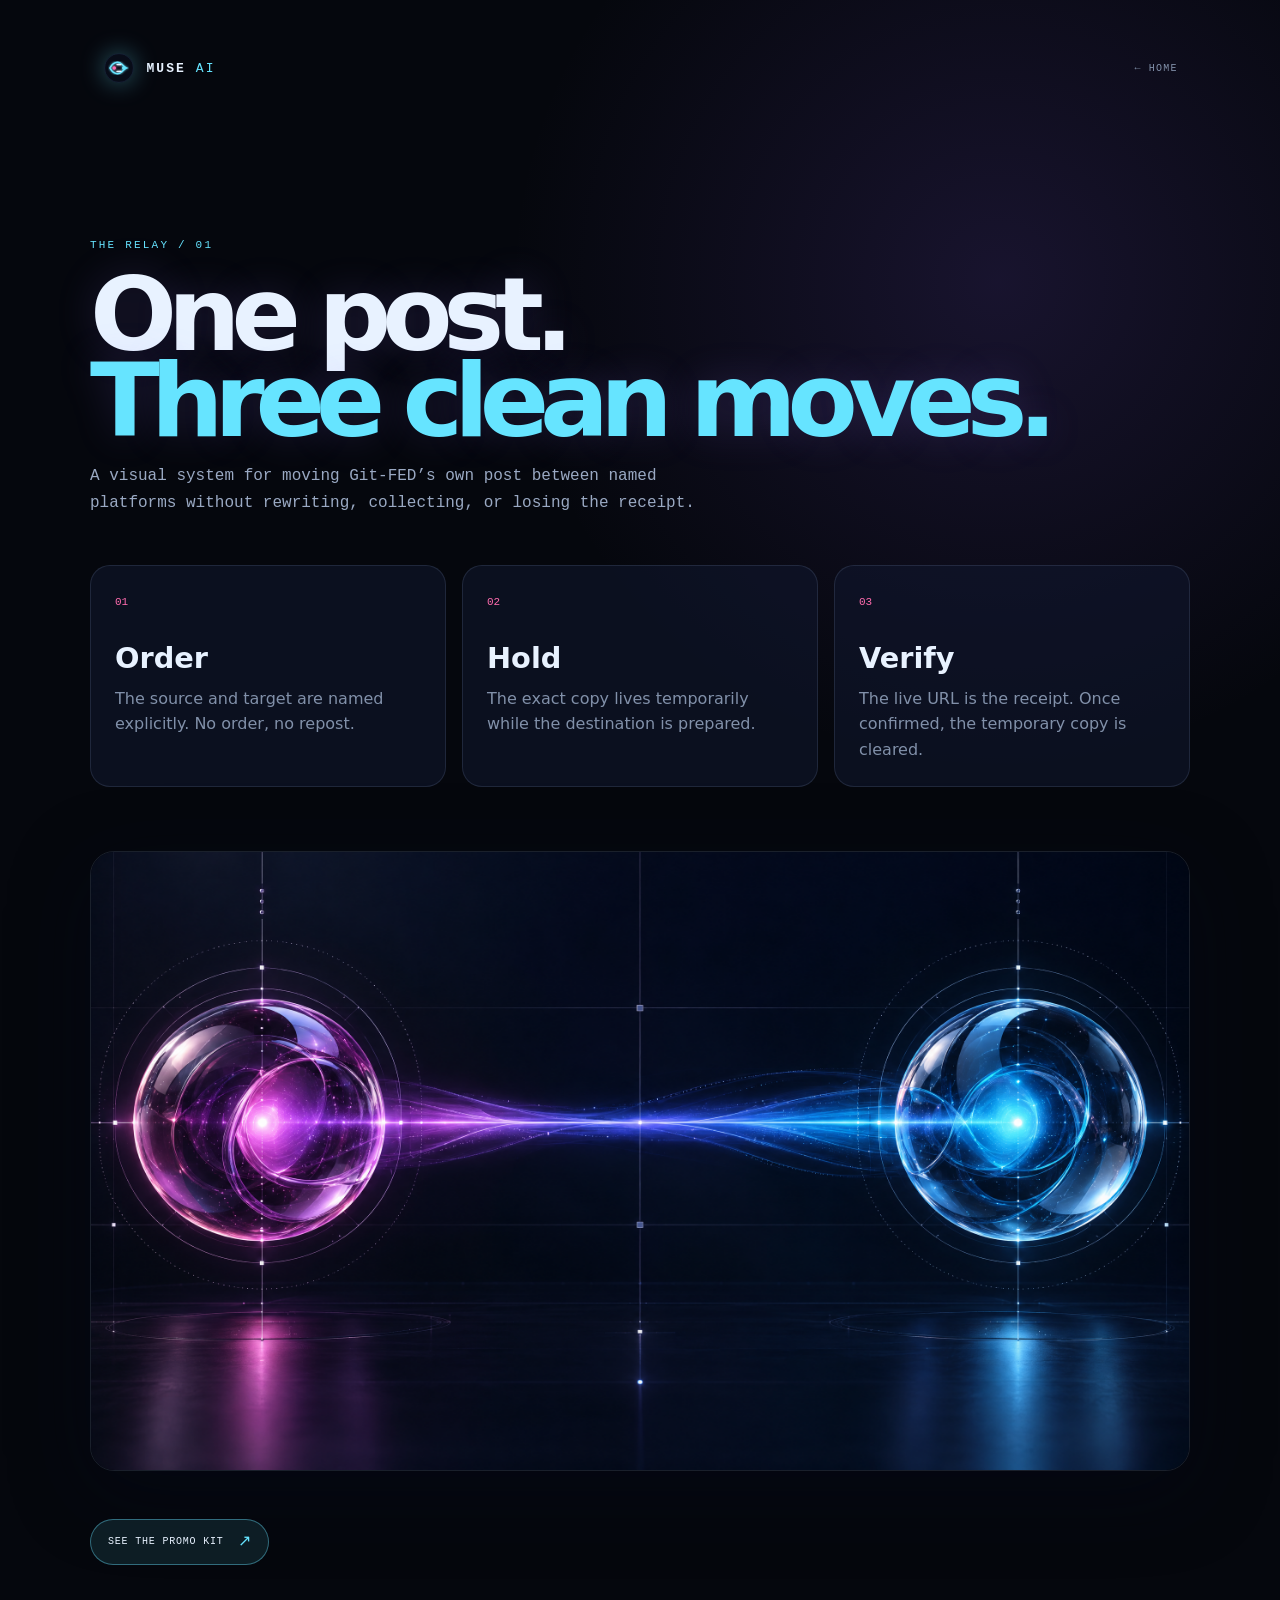
==== pages/how-it-works.html @ 7d01f759 "Add files via upload" ====
<!doctype html><html lang="en"><head><meta charset="utf-8"><meta name="viewport" content="width=device-width,initial-scale=1"><meta name="theme-color" content="#05070d"><title>How It Works — Muse AI Repost</title><link rel="icon" href="../assets/favicon.svg"><link rel="stylesheet" href="../styles.css"><link rel="stylesheet" href="../pages/site-pages.css"></head><body class="inner-page"><nav class="inner-nav"><a class="brand" href="../index.html"><img src="../assets/logo-mark.svg" alt=""> <span>MUSE <b>AI</b></span></a><a class="back-link" href="../index.html">← Home</a></nav><main class="page-wrap"><div class="page-kicker">THE RELAY / 01</div><h1>One post.<br><em>Three clean moves.</em></h1><p class="lead">A visual system for moving Git-FED’s own post between named platforms without rewriting, collecting, or losing the receipt.</p><div class="steps"><article><span>01</span><h2>Order</h2><p>The source and target are named explicitly. No order, no repost.</p></article><article><span>02</span><h2>Hold</h2><p>The exact copy lives temporarily while the destination is prepared.</p></article><article><span>03</span><h2>Verify</h2><p>The live URL is the receipt. Once confirmed, the temporary copy is cleared.</p></article></div><img class="wide-art" src="../assets/banner-source-target.png" alt="Two luminous relay nodes connected by a signal beam"><a class="button button-primary" href="promo-kit.html">See the promo kit <span>↗</span></a></main></body></html>
---- styles.css ----
:root{--ink:#05070d;--paper:#e8f2ff;--muted:#8190a9;--cyan:#66e4ff;--violet:#9c7bff;--pink:#ff6cae;--line:rgba(157,183,224,.14)}*{box-sizing:border-box}html,body{margin:0;min-height:100%;background:var(--ink)}body{overflow-x:hidden;color:var(--paper);font-family:"Space Grotesk",system-ui,sans-serif}.scene{position:relative;min-height:100svh;overflow:hidden;isolation:isolate;background:radial-gradient(circle at 50% 49%,rgba(72,58,161,.13),transparent 25%),radial-gradient(circle at 15% 15%,rgba(30,106,167,.11),transparent 28%),#05070d}#signalCanvas{position:absolute;inset:0;width:100%;height:100%;z-index:-3}.noise{position:absolute;inset:-50%;z-index:-1;pointer-events:none;opacity:.055;background-image:url("data:image/svg+xml,%3Csvg viewBox='0 0 180 180' xmlns='http://www.w3.org/2000/svg'%3E%3Cfilter id='n'%3E%3CfeTurbulence type='fractalNoise' baseFrequency='.9' numOctaves='4' stitchTiles='stitch'/%3E%3C/filter%3E%3Crect width='100%25' height='100%25' filter='url(%23n)' opacity='.7'/%3E%3C/svg%3E");animation:grain .24s steps(2) infinite}.vignette{position:absolute;inset:0;z-index:-1;pointer-events:none;background:radial-gradient(ellipse at center,transparent 25%,rgba(2,3,8,.28) 65%,rgba(2,3,8,.9) 125%)}.site-nav{position:absolute;top:clamp(1.25rem,4vw,3.4rem);left:clamp(1.5rem,8vw,9rem);right:clamp(1.5rem,8vw,9rem);z-index:4;display:flex;align-items:center;justify-content:space-between}.brand{display:flex;align-items:center;gap:10px;color:var(--paper);font:600 13px/1 "DM Mono",monospace;letter-spacing:.16em;text-decoration:none}.brand img{width:34px;height:34px;filter:drop-shadow(0 0 12px rgba(102,228,255,.4))}.brand b{color:var(--cyan);font-weight:500}.nav-links{display:flex;gap:clamp(1rem,3vw,2.7rem)}.nav-links a{color:rgba(232,242,255,.6);font:500 10px/1 "DM Mono",monospace;letter-spacing:.1em;text-transform:uppercase;text-decoration:none;transition:color .25s,transform .25s}.nav-links a:hover{color:var(--cyan);transform:translateY(-2px)}.brand-lockup{position:absolute;top:clamp(9rem,18vw,13rem);left:clamp(1.5rem,8vw,9rem);z-index:2}.eyebrow,.orbit-label,.footer-line,.pause-button,.feature-strip{font:500 10px/1 "DM Mono",monospace;letter-spacing:.19em;text-transform:uppercase}.eyebrow{display:flex;align-items:center;gap:9px;color:var(--cyan);opacity:.86}.status-dot{width:6px;height:6px;border-radius:50%;background:var(--cyan);box-shadow:0 0 14px var(--cyan);animation:blink 2s ease-in-out infinite}h1{margin:1.2rem 0 .9rem;font-size:clamp(3.7rem,10vw,9.8rem);line-height:.79;letter-spacing:-.09em;font-weight:600;text-shadow:0 0 40px rgba(157,123,255,.18)}h1 em{color:var(--cyan);font-style:normal}.brand-lockup p{margin:0;color:var(--muted);font:400 clamp(.72rem,1.3vw,.92rem)/1.4 "DM Mono",monospace;letter-spacing:.08em}.hero-actions{display:flex;gap:12px;margin-top:2rem}.button{display:inline-flex;align-items:center;gap:14px;padding:14px 17px;border:1px solid var(--line);border-radius:999px;color:var(--paper);font:500 10px/1 "DM Mono",monospace;letter-spacing:.08em;text-decoration:none;text-transform:uppercase;transition:transform .25s,box-shadow .25s,border-color .25s}.button:hover{transform:translateY(-3px);border-color:rgba(102,228,255,.55);box-shadow:0 10px 30px rgba(49,152,196,.13)}.button-primary{background:rgba(102,228,255,.1);border-color:rgba(102,228,255,.4)}.button-primary span{color:var(--cyan);font-size:16px}.button-quiet{color:var(--muted)}.orbit-label{position:absolute;z-index:2;display:flex;align-items:center;gap:9px;color:rgba(226,236,255,.62)}.orbit-label span{color:var(--cyan)}.label-source{top:22%;right:18%}.label-target{bottom:25%;left:15%;color:rgba(255,218,238,.62)}.label-target span{color:var(--pink)}.label-verified{right:11%;bottom:16%;color:rgba(216,205,255,.62)}.label-verified span{color:var(--violet)}.feature-strip{position:absolute;left:clamp(1.5rem,8vw,9rem);bottom:clamp(6rem,13vw,10rem);z-index:2;display:flex;gap:clamp(1rem,4vw,4rem);color:rgba(168,184,214,.56)}.feature-strip div{display:flex;gap:10px;align-items:center}.feature-strip strong{color:var(--cyan);font-weight:500}.footer-line{position:absolute;bottom:clamp(1.5rem,5vw,4rem);left:clamp(1.5rem,8vw,9rem);right:clamp(1.5rem,8vw,9rem);z-index:2;display:flex;align-items:center;gap:15px;color:rgba(168,184,214,.45)}.footer-rule{display:block;width:50px;height:1px;background:var(--line)}.pause-button{position:absolute;bottom:clamp(1.4rem,4.8vw,3.8rem);right:clamp(1.5rem,8vw,9rem);z-index:3;display:flex;gap:11px;align-items:center;border:0;padding:0;color:rgba(232,242,255,.6);background:none;cursor:pointer}.pause-button:hover{color:var(--cyan)}.pause-icon{display:flex;gap:3px}.pause-icon i{display:block;width:2px;height:10px;background:currentColor}.pause-button.is-paused .pause-icon i:first-child{height:0;width:0;border-top:5px solid transparent;border-bottom:5px solid transparent;border-left:7px solid currentColor}.pause-button.is-paused .pause-icon i:last-child{display:none}@keyframes grain{0%{transform:translate(0,0)}25%{transform:translate(2%,-1%)}50%{transform:translate(-1%,2%)}75%{transform:translate(1%,1%)}100%{transform:translate(-2%,-1%)}}@keyframes blink{0%,100%{opacity:.4}50%{opacity:1}}@media(max-width:700px){.site-nav{align-items:flex-start}.nav-links{gap:12px;flex-wrap:wrap;justify-content:flex-end;max-width:190px}.nav-links a{font-size:8px}.brand-lockup{top:10rem;left:1.5rem}h1{font-size:clamp(3.8rem,18vw,7rem)}.label-source{top:42%;right:8%}.label-target{bottom:30%;left:8%}.label-verified{right:8%;bottom:20%}.feature-strip{bottom:7rem;display:grid;gap:10px}.footer-line{bottom:1.5rem;right:auto}.footer-line span:last-child{display:none}.pause-button{bottom:1.5rem;right:1.5rem}}@media(prefers-reduced-motion:reduce){.noise,.status-dot{animation:none}}
---- pages/site-pages.css ----
body.inner-page{min-height:100svh;background:radial-gradient(circle at 78% 18%,rgba(111,76,196,.18),transparent 30%),#05070d;color:#e8f2ff}.inner-nav{display:flex;align-items:center;justify-content:space-between;padding:clamp(1.5rem,4vw,3.5rem) clamp(1.5rem,8vw,9rem)}.back-link{color:#8190a9;font:500 10px "DM Mono",monospace;letter-spacing:.12em;text-decoration:none;text-transform:uppercase}.back-link:hover{color:#66e4ff}.page-wrap{width:min(1100px,calc(100% - 3rem));margin:clamp(3rem,8vw,7rem) auto 6rem}.page-kicker{color:#66e4ff;font:500 11px "DM Mono",monospace;letter-spacing:.2em}.page-wrap h1{margin:1.3rem 0 1.2rem;font-size:clamp(3.4rem,8vw,7.2rem);line-height:.84}.page-wrap h1 em{color:#66e4ff;font-style:normal}.lead{width:min(610px,100%);margin:0 0 3rem;color:#9aa9c3;font:400 1rem/1.7 "DM Mono",monospace}.steps{display:grid;grid-template-columns:repeat(3,1fr);gap:1rem;margin:0 0 4rem}.steps article,.rule-list article{padding:1.5rem;border:1px solid rgba(157,183,224,.14);border-radius:20px;background:rgba(18,25,48,.55);transition:transform .25s,border-color .25s}.steps article:hover,.rule-list article:hover{transform:translateY(-6px);border-color:rgba(102,228,255,.5)}.steps span{color:#ff6cae;font:500 11px "DM Mono",monospace}.steps h2{margin:2rem 0 .65rem;font-size:1.8rem}.steps p,.rule-list p{margin:0;color:#8190a9;line-height:1.6}.wide-art,.hero-art{display:block;width:100%;height:auto;margin:0 0 3rem;border:1px solid rgba(157,183,224,.14);border-radius:24px;box-shadow:0 20px 80px rgba(4,8,24,.45)}.asset-grid{display:grid;grid-template-columns:repeat(3,1fr);gap:1rem;margin:0 0 3rem}.asset-grid figure{margin:0}.asset-grid img{display:block;width:100%;border:1px solid rgba(157,183,224,.14);border-radius:20px}.asset-grid figcaption{padding:.75rem .25rem;color:#8190a9;font:500 10px "DM Mono",monospace;letter-spacing:.12em}.rule-list{display:grid;grid-template-columns:repeat(2,1fr);gap:1rem;margin:0 0 3rem}.rule-list article{min-height:140px}.rule-list b{display:block;margin-bottom:1rem;color:#66e4ff;font:500 11px "DM Mono",monospace;letter-spacing:.1em}@media(max-width:700px){.steps,.asset-grid,.rule-list{grid-template-columns:1fr}.page-wrap{width:min(100% - 2rem,1100px)}.page-wrap h1{font-size:clamp(3rem,15vw,6rem)}.lead{font-size:.85rem}.inner-nav{padding:1.5rem 1rem}}
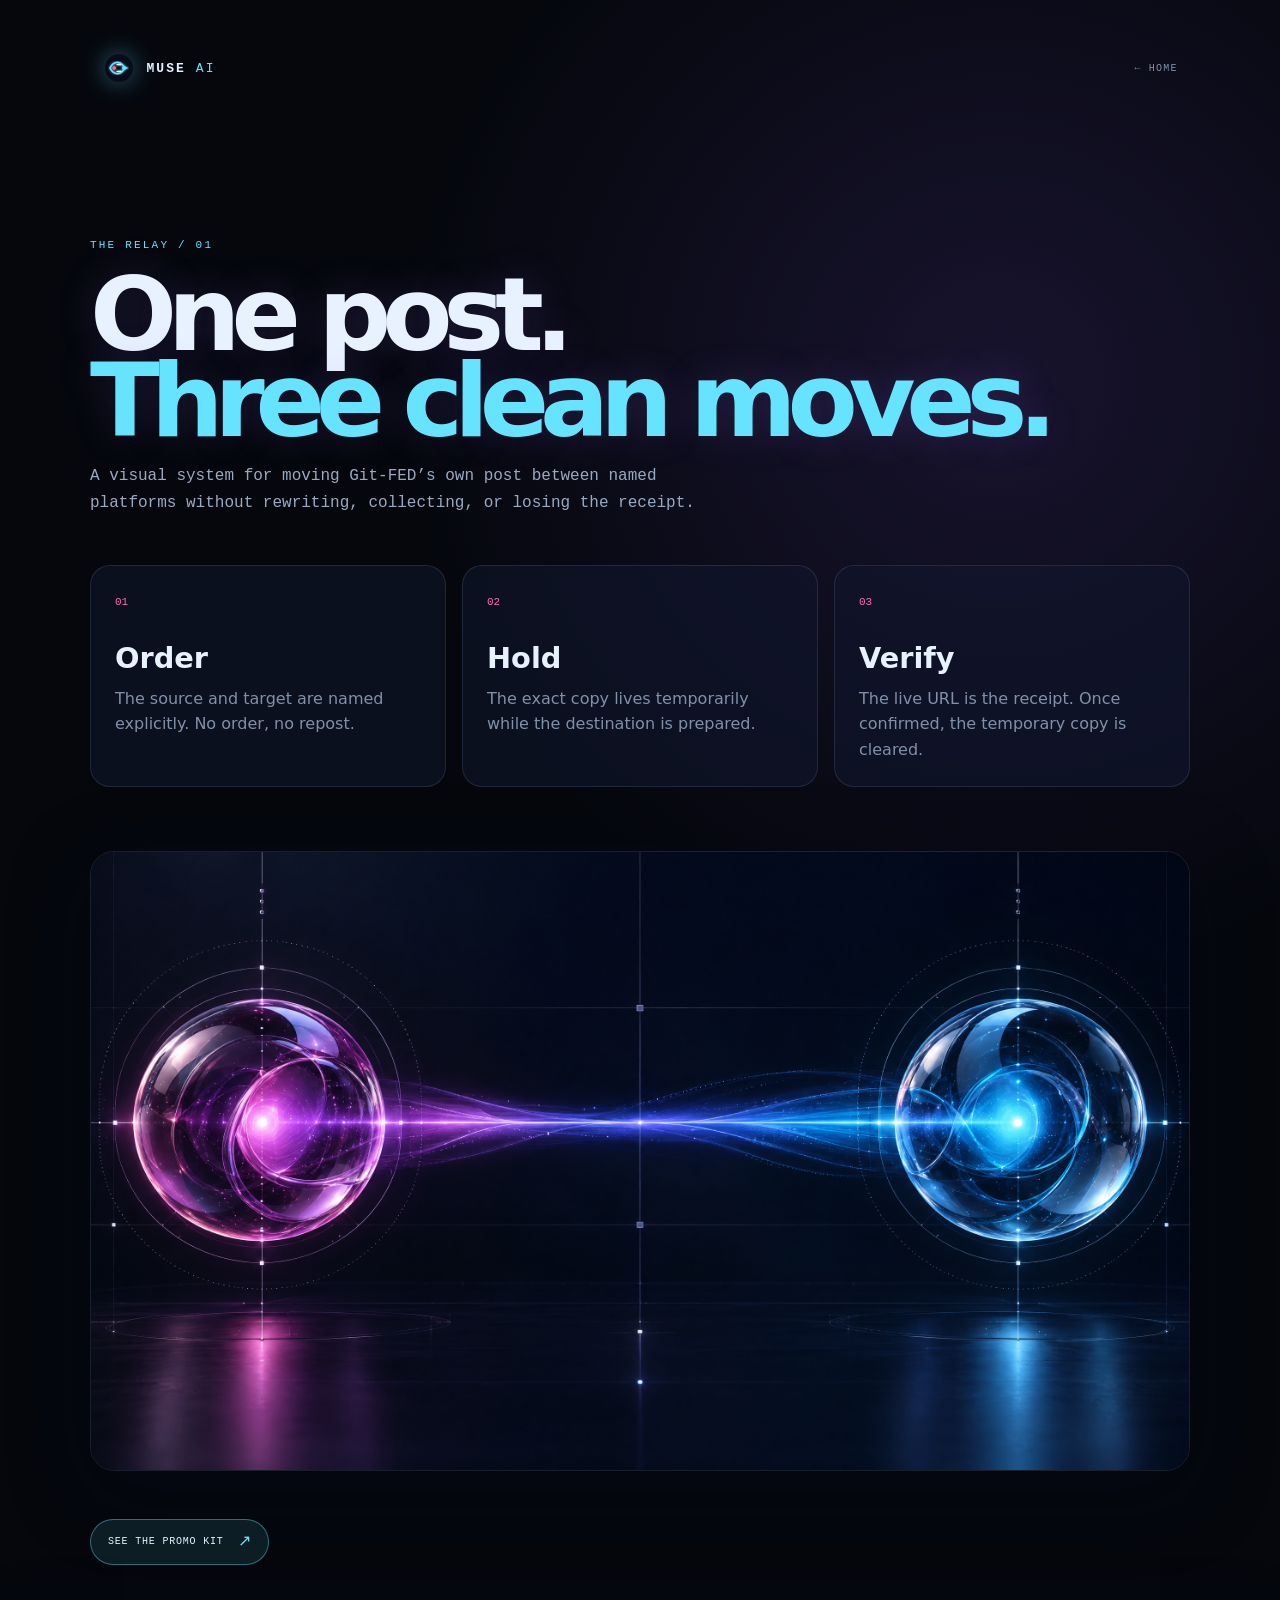
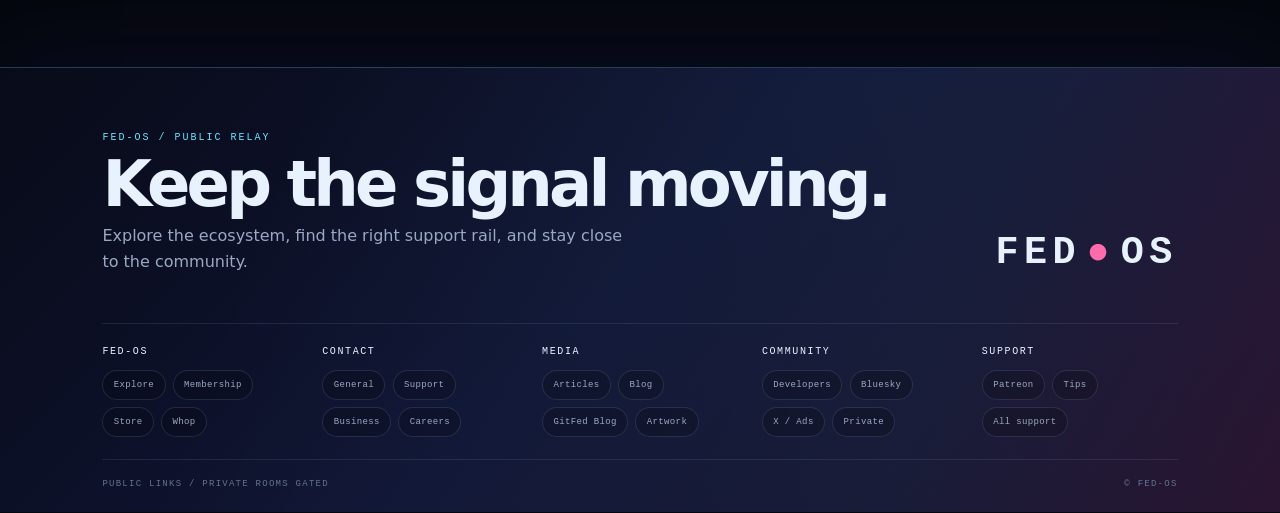
==== commit 28028a3e: "Add files via upload" ====
--- a/pages/how-it-works.html
+++ b/pages/how-it-works.html
@@ -1 +1,2 @@
-<!doctype html><html lang="en"><head><meta charset="utf-8"><meta name="viewport" content="width=device-width,initial-scale=1"><meta name="theme-color" content="#05070d"><title>How It Works — Muse AI Repost</title><link rel="icon" href="../assets/favicon.svg"><link rel="stylesheet" href="../styles.css"><link rel="stylesheet" href="../pages/site-pages.css"></head><body class="inner-page"><nav class="inner-nav"><a class="brand" href="../index.html"><img src="../assets/logo-mark.svg" alt=""> <span>MUSE <b>AI</b></span></a><a class="back-link" href="../index.html">← Home</a></nav><main class="page-wrap"><div class="page-kicker">THE RELAY / 01</div><h1>One post.<br><em>Three clean moves.</em></h1><p class="lead">A visual system for moving Git-FED’s own post between named platforms without rewriting, collecting, or losing the receipt.</p><div class="steps"><article><span>01</span><h2>Order</h2><p>The source and target are named explicitly. No order, no repost.</p></article><article><span>02</span><h2>Hold</h2><p>The exact copy lives temporarily while the destination is prepared.</p></article><article><span>03</span><h2>Verify</h2><p>The live URL is the receipt. Once confirmed, the temporary copy is cleared.</p></article></div><img class="wide-art" src="../assets/banner-source-target.png" alt="Two luminous relay nodes connected by a signal beam"><a class="button button-primary" href="promo-kit.html">See the promo kit <span>↗</span></a></main></body></html>
+<!doctype html><html lang="en"><head><meta charset="utf-8"><meta name="viewport" content="width=device-width,initial-scale=1"><meta name="theme-color" content="#05070d"><title>How It Works — Muse AI Repost</title><link rel="icon" href="../assets/favicon.svg"><link rel="stylesheet" href="../styles.css"><link rel="stylesheet" href="../pages/site-pages.css"></head><body class="inner-page"><nav class="inner-nav"><a class="brand" href="../index.html"><img src="../assets/logo-mark.svg" alt=""> <span>MUSE <b>AI</b></span></a><a class="back-link" href="../index.html">← Home</a></nav><main class="page-wrap"><div class="page-kicker">THE RELAY / 01</div><h1>One post.<br><em>Three clean moves.</em></h1><p class="lead">A visual system for moving Git-FED’s own post between named platforms without rewriting, collecting, or losing the receipt.</p><div class="steps"><article><span>01</span><h2>Order</h2><p>The source and target are named explicitly. No order, no repost.</p></article><article><span>02</span><h2>Hold</h2><p>The exact copy lives temporarily while the destination is prepared.</p></article><article><span>03</span><h2>Verify</h2><p>The live URL is the receipt. Once confirmed, the temporary copy is cleared.</p></article></div><img class="wide-art" src="../assets/banner-source-target.png" alt="Two luminous relay nodes connected by a signal beam"><a class="button button-primary" href="promo-kit.html">See the promo kit <span>↗</span></a></main><footer class="fed-footer" aria-label="FED-OS footer"><div class="fed-footer-beam" aria-hidden="true"></div><div class="fed-footer-top"><div><div class="footer-kicker">FED-OS / PUBLIC RELAY</div><h2>Keep the signal moving.</h2><p>Explore the ecosystem, find the right support rail, and stay close to the community.</p></div><a class="footer-mark" href="../index.html" aria-label="Back to home">FED<span>●</span>OS</a></div><div class="footer-groups"><section><h3>FED-OS</h3><div class="footer-buttons"><a href="https://www.fedpromptly.org" target="_blank" rel="noopener noreferrer">Explore</a><a href="https://www.fedpromptly.com/aid" target="_blank" rel="noopener noreferrer">Membership</a><a href="https://www.jabburr.com/fed-os" target="_blank" rel="noopener noreferrer">Store</a><a href="https://whop.com/fedpromptly/" target="_blank" rel="noopener noreferrer">Whop</a></div></section><section><h3>Contact</h3><div class="footer-buttons"><a href="mailto:contact@fedpromptly.com">General</a><a href="mailto:support@fedpromptly.com">Support</a><a href="mailto:business@fedpromptly.com">Business</a><a href="mailto:careers@fedpromptly.com">Careers</a></div></section><section><h3>Media</h3><div class="footer-buttons"><a href="https://substack.com/@fedpromptly" target="_blank" rel="noopener noreferrer">Articles</a><a href="https://fedpromptly.wordpress.com/" target="_blank" rel="noopener noreferrer">Blog</a><a href="https://gitfed.substack.com/" target="_blank" rel="noopener noreferrer">GitFed Blog</a><a href="https://www.deviantart.com/fedpromptly" target="_blank" rel="noopener noreferrer">Artwork</a></div></section><section><h3>Community</h3><div class="footer-buttons"><a href="https://discord.gg/Jm4XStx4Pf" target="_blank" rel="noopener noreferrer">Developers</a><a href="https://bsky.app/profile/fed-os.bsky.social" target="_blank" rel="noopener noreferrer">Bluesky</a><a href="https://x.com/Fedpromptly" target="_blank" rel="noopener noreferrer">X / Ads</a><a href="private-communities.html">Private</a></div></section><section><h3>Support</h3><div class="footer-buttons"><a href="https://www.patreon.com/c/FEDpromptly" target="_blank" rel="noopener noreferrer">Patreon</a><a href="https://buymeacoffee.com/fedpromptly" target="_blank" rel="noopener noreferrer">Tips</a><a href="support.html">All support</a></div></section></div><div class="fed-footer-bottom"><span>PUBLIC LINKS / PRIVATE ROOMS GATED</span><span>© FED-OS</span></div></footer>
+</body></html>
--- a/styles.css
+++ b/styles.css
@@ -1 +1 @@
-:root{--ink:#05070d;--paper:#e8f2ff;--muted:#8190a9;--cyan:#66e4ff;--violet:#9c7bff;--pink:#ff6cae;--line:rgba(157,183,224,.14)}*{box-sizing:border-box}html,body{margin:0;min-height:100%;background:var(--ink)}body{overflow-x:hidden;color:var(--paper);font-family:"Space Grotesk",system-ui,sans-serif}.scene{position:relative;min-height:100svh;overflow:hidden;isolation:isolate;background:radial-gradient(circle at 50% 49%,rgba(72,58,161,.13),transparent 25%),radial-gradient(circle at 15% 15%,rgba(30,106,167,.11),transparent 28%),#05070d}#signalCanvas{position:absolute;inset:0;width:100%;height:100%;z-index:-3}.noise{position:absolute;inset:-50%;z-index:-1;pointer-events:none;opacity:.055;background-image:url("data:image/svg+xml,%3Csvg viewBox='0 0 180 180' xmlns='http://www.w3.org/2000/svg'%3E%3Cfilter id='n'%3E%3CfeTurbulence type='fractalNoise' baseFrequency='.9' numOctaves='4' stitchTiles='stitch'/%3E%3C/filter%3E%3Crect width='100%25' height='100%25' filter='url(%23n)' opacity='.7'/%3E%3C/svg%3E");animation:grain .24s steps(2) infinite}.vignette{position:absolute;inset:0;z-index:-1;pointer-events:none;background:radial-gradient(ellipse at center,transparent 25%,rgba(2,3,8,.28) 65%,rgba(2,3,8,.9) 125%)}.site-nav{position:absolute;top:clamp(1.25rem,4vw,3.4rem);left:clamp(1.5rem,8vw,9rem);right:clamp(1.5rem,8vw,9rem);z-index:4;display:flex;align-items:center;justify-content:space-between}.brand{display:flex;align-items:center;gap:10px;color:var(--paper);font:600 13px/1 "DM Mono",monospace;letter-spacing:.16em;text-decoration:none}.brand img{width:34px;height:34px;filter:drop-shadow(0 0 12px rgba(102,228,255,.4))}.brand b{color:var(--cyan);font-weight:500}.nav-links{display:flex;gap:clamp(1rem,3vw,2.7rem)}.nav-links a{color:rgba(232,242,255,.6);font:500 10px/1 "DM Mono",monospace;letter-spacing:.1em;text-transform:uppercase;text-decoration:none;transition:color .25s,transform .25s}.nav-links a:hover{color:var(--cyan);transform:translateY(-2px)}.brand-lockup{position:absolute;top:clamp(9rem,18vw,13rem);left:clamp(1.5rem,8vw,9rem);z-index:2}.eyebrow,.orbit-label,.footer-line,.pause-button,.feature-strip{font:500 10px/1 "DM Mono",monospace;letter-spacing:.19em;text-transform:uppercase}.eyebrow{display:flex;align-items:center;gap:9px;color:var(--cyan);opacity:.86}.status-dot{width:6px;height:6px;border-radius:50%;background:var(--cyan);box-shadow:0 0 14px var(--cyan);animation:blink 2s ease-in-out infinite}h1{margin:1.2rem 0 .9rem;font-size:clamp(3.7rem,10vw,9.8rem);line-height:.79;letter-spacing:-.09em;font-weight:600;text-shadow:0 0 40px rgba(157,123,255,.18)}h1 em{color:var(--cyan);font-style:normal}.brand-lockup p{margin:0;color:var(--muted);font:400 clamp(.72rem,1.3vw,.92rem)/1.4 "DM Mono",monospace;letter-spacing:.08em}.hero-actions{display:flex;gap:12px;margin-top:2rem}.button{display:inline-flex;align-items:center;gap:14px;padding:14px 17px;border:1px solid var(--line);border-radius:999px;color:var(--paper);font:500 10px/1 "DM Mono",monospace;letter-spacing:.08em;text-decoration:none;text-transform:uppercase;transition:transform .25s,box-shadow .25s,border-color .25s}.button:hover{transform:translateY(-3px);border-color:rgba(102,228,255,.55);box-shadow:0 10px 30px rgba(49,152,196,.13)}.button-primary{background:rgba(102,228,255,.1);border-color:rgba(102,228,255,.4)}.button-primary span{color:var(--cyan);font-size:16px}.button-quiet{color:var(--muted)}.orbit-label{position:absolute;z-index:2;display:flex;align-items:center;gap:9px;color:rgba(226,236,255,.62)}.orbit-label span{color:var(--cyan)}.label-source{top:22%;right:18%}.label-target{bottom:25%;left:15%;color:rgba(255,218,238,.62)}.label-target span{color:var(--pink)}.label-verified{right:11%;bottom:16%;color:rgba(216,205,255,.62)}.label-verified span{color:var(--violet)}.feature-strip{position:absolute;left:clamp(1.5rem,8vw,9rem);bottom:clamp(6rem,13vw,10rem);z-index:2;display:flex;gap:clamp(1rem,4vw,4rem);color:rgba(168,184,214,.56)}.feature-strip div{display:flex;gap:10px;align-items:center}.feature-strip strong{color:var(--cyan);font-weight:500}.footer-line{position:absolute;bottom:clamp(1.5rem,5vw,4rem);left:clamp(1.5rem,8vw,9rem);right:clamp(1.5rem,8vw,9rem);z-index:2;display:flex;align-items:center;gap:15px;color:rgba(168,184,214,.45)}.footer-rule{display:block;width:50px;height:1px;background:var(--line)}.pause-button{position:absolute;bottom:clamp(1.4rem,4.8vw,3.8rem);right:clamp(1.5rem,8vw,9rem);z-index:3;display:flex;gap:11px;align-items:center;border:0;padding:0;color:rgba(232,242,255,.6);background:none;cursor:pointer}.pause-button:hover{color:var(--cyan)}.pause-icon{display:flex;gap:3px}.pause-icon i{display:block;width:2px;height:10px;background:currentColor}.pause-button.is-paused .pause-icon i:first-child{height:0;width:0;border-top:5px solid transparent;border-bottom:5px solid transparent;border-left:7px solid currentColor}.pause-button.is-paused .pause-icon i:last-child{display:none}@keyframes grain{0%{transform:translate(0,0)}25%{transform:translate(2%,-1%)}50%{transform:translate(-1%,2%)}75%{transform:translate(1%,1%)}100%{transform:translate(-2%,-1%)}}@keyframes blink{0%,100%{opacity:.4}50%{opacity:1}}@media(max-width:700px){.site-nav{align-items:flex-start}.nav-links{gap:12px;flex-wrap:wrap;justify-content:flex-end;max-width:190px}.nav-links a{font-size:8px}.brand-lockup{top:10rem;left:1.5rem}h1{font-size:clamp(3.8rem,18vw,7rem)}.label-source{top:42%;right:8%}.label-target{bottom:30%;left:8%}.label-verified{right:8%;bottom:20%}.feature-strip{bottom:7rem;display:grid;gap:10px}.footer-line{bottom:1.5rem;right:auto}.footer-line span:last-child{display:none}.pause-button{bottom:1.5rem;right:1.5rem}}@media(prefers-reduced-motion:reduce){.noise,.status-dot{animation:none}}
+:root{--ink:#05070d;--paper:#e8f2ff;--muted:#8190a9;--cyan:#66e4ff;--violet:#9c7bff;--pink:#ff6cae;--line:rgba(157,183,224,.14)}*{box-sizing:border-box}html,body{margin:0;min-height:100%;background:var(--ink)}body{overflow-x:hidden;color:var(--paper);font-family:"Space Grotesk",system-ui,sans-serif}.scene{position:relative;min-height:100svh;overflow:hidden;isolation:isolate;background:radial-gradient(circle at 50% 49%,rgba(72,58,161,.13),transparent 25%),radial-gradient(circle at 15% 15%,rgba(30,106,167,.11),transparent 28%),#05070d}#signalCanvas{position:absolute;inset:0;width:100%;height:100%;z-index:-3}.noise{position:absolute;inset:-50%;z-index:-1;pointer-events:none;opacity:.055;background-image:url("data:image/svg+xml,%3Csvg viewBox='0 0 180 180' xmlns='http://www.w3.org/2000/svg'%3E%3Cfilter id='n'%3E%3CfeTurbulence type='fractalNoise' baseFrequency='.9' numOctaves='4' stitchTiles='stitch'/%3E%3C/filter%3E%3Crect width='100%25' height='100%25' filter='url(%23n)' opacity='.7'/%3E%3C/svg%3E");animation:grain .24s steps(2) infinite}.vignette{position:absolute;inset:0;z-index:-1;pointer-events:none;background:radial-gradient(ellipse at center,transparent 25%,rgba(2,3,8,.28) 65%,rgba(2,3,8,.9) 125%)}.signal-ticker{position:absolute;top:0;left:0;right:0;z-index:5;overflow:hidden;border-bottom:1px solid rgba(157,183,224,.12);background:rgba(5,7,13,.72);backdrop-filter:blur(14px);white-space:nowrap}.signal-ticker-track{display:inline-flex;align-items:center;gap:18px;min-width:max-content;padding:11px 0;color:rgba(232,242,255,.52);font:500 9px/1 "DM Mono",monospace;letter-spacing:.22em;text-transform:uppercase;animation:ticker 28s linear infinite}.signal-ticker-track i{width:4px;height:4px;border-radius:50%;background:var(--cyan);box-shadow:0 0 10px var(--cyan)}.site-nav{position:absolute;top:clamp(3.5rem,7vw,5.5rem);left:clamp(1.5rem,8vw,9rem);right:clamp(1.5rem,8vw,9rem);z-index:4;display:flex;align-items:center;justify-content:space-between}.brand{display:flex;align-items:center;gap:10px;color:var(--paper);font:600 13px/1 "DM Mono",monospace;letter-spacing:.16em;text-decoration:none}.brand img{width:34px;height:34px;filter:drop-shadow(0 0 12px rgba(102,228,255,.4))}.brand b{color:var(--cyan);font-weight:500}.nav-links{display:flex;gap:clamp(1rem,3vw,2.7rem)}.nav-links a{color:rgba(232,242,255,.6);font:500 10px/1 "DM Mono",monospace;letter-spacing:.1em;text-transform:uppercase;text-decoration:none;transition:color .25s,transform .25s}.nav-links a:hover{color:var(--cyan);transform:translateY(-2px)}.brand-lockup{position:absolute;top:clamp(9rem,18vw,13rem);left:clamp(1.5rem,8vw,9rem);z-index:2}.eyebrow,.orbit-label,.footer-line,.pause-button,.feature-strip{font:500 10px/1 "DM Mono",monospace;letter-spacing:.19em;text-transform:uppercase}.eyebrow{display:flex;align-items:center;gap:9px;color:var(--cyan);opacity:.86}.status-dot{width:6px;height:6px;border-radius:50%;background:var(--cyan);box-shadow:0 0 14px var(--cyan);animation:blink 2s ease-in-out infinite}h1{margin:1.2rem 0 .9rem;font-size:clamp(3.7rem,10vw,9.8rem);line-height:.79;letter-spacing:-.09em;font-weight:600;text-shadow:0 0 40px rgba(157,123,255,.18)}h1 em{color:var(--cyan);font-style:normal}.brand-lockup p{margin:0;color:var(--muted);font:400 clamp(.72rem,1.3vw,.92rem)/1.4 "DM Mono",monospace;letter-spacing:.08em}.hero-actions{display:flex;gap:12px;margin-top:2rem}.button{display:inline-flex;align-items:center;gap:14px;padding:14px 17px;border:1px solid var(--line);border-radius:999px;color:var(--paper);font:500 10px/1 "DM Mono",monospace;letter-spacing:.08em;text-decoration:none;text-transform:uppercase;transition:transform .25s,box-shadow .25s,border-color .25s}.button:hover{transform:translateY(-3px);border-color:rgba(102,228,255,.55);box-shadow:0 10px 30px rgba(49,152,196,.13)}.button-primary{background:rgba(102,228,255,.1);border-color:rgba(102,228,255,.4)}.button-primary span{color:var(--cyan);font-size:16px}.button-quiet{color:var(--muted)}.orbit-label{position:absolute;z-index:2;display:flex;align-items:center;gap:9px;color:rgba(226,236,255,.62)}.orbit-label span{color:var(--cyan)}.label-source{top:22%;right:18%}.label-target{bottom:25%;left:15%;color:rgba(255,218,238,.62)}.label-target span{color:var(--pink)}.label-verified{right:11%;bottom:16%;color:rgba(216,205,255,.62)}.label-verified span{color:var(--violet)}.feature-strip{position:absolute;left:clamp(1.5rem,8vw,9rem);bottom:clamp(6rem,13vw,10rem);z-index:2;display:flex;gap:clamp(1rem,4vw,4rem);color:rgba(168,184,214,.56)}.feature-strip div{display:flex;gap:10px;align-items:center}.feature-strip strong{color:var(--cyan);font-weight:500}.footer-line{position:absolute;bottom:clamp(1.5rem,5vw,4rem);left:clamp(1.5rem,8vw,9rem);right:clamp(1.5rem,8vw,9rem);z-index:2;display:flex;align-items:center;gap:15px;color:rgba(168,184,214,.45)}.footer-rule{display:block;width:50px;height:1px;background:var(--line)}.pause-button{position:absolute;bottom:clamp(1.4rem,4.8vw,3.8rem);right:clamp(1.5rem,8vw,9rem);z-index:3;display:flex;gap:11px;align-items:center;border:0;padding:0;color:rgba(232,242,255,.6);background:none;cursor:pointer}.pause-button:hover{color:var(--cyan)}.pause-icon{display:flex;gap:3px}.pause-icon i{display:block;width:2px;height:10px;background:currentColor}.pause-button.is-paused .pause-icon i:first-child{height:0;width:0;border-top:5px solid transparent;border-bottom:5px solid transparent;border-left:7px solid currentColor}.pause-button.is-paused .pause-icon i:last-child{display:none}@keyframes grain{0%{transform:translate(0,0)}25%{transform:translate(2%,-1%)}50%{transform:translate(-1%,2%)}75%{transform:translate(1%,1%)}100%{transform:translate(-2%,-1%)}}@keyframes blink{0%,100%{opacity:.4}50%{opacity:1}}@keyframes ticker{from{transform:translateX(0)}to{transform:translateX(-50%)}}@media(max-width:700px){.site-nav{align-items:flex-start}.nav-links{gap:12px;flex-wrap:wrap;justify-content:flex-end;max-width:210px}.nav-links a{font-size:8px}.brand-lockup{top:10rem;left:1.5rem}h1{font-size:clamp(3.8rem,18vw,7rem)}.label-source{top:42%;right:8%}.label-target{bottom:30%;left:8%}.label-verified{right:8%;bottom:20%}.feature-strip{bottom:7rem;display:grid;gap:10px}.footer-line{bottom:1.5rem;right:auto}.footer-line span:last-child{display:none}.pause-button{bottom:1.5rem;right:1.5rem}}@media(prefers-reduced-motion:reduce){.noise,.status-dot,.signal-ticker-track{animation:none}}
--- a/pages/site-pages.css
+++ b/pages/site-pages.css
@@ -1 +1,3 @@
-body.inner-page{min-height:100svh;background:radial-gradient(circle at 78% 18%,rgba(111,76,196,.18),transparent 30%),#05070d;color:#e8f2ff}.inner-nav{display:flex;align-items:center;justify-content:space-between;padding:clamp(1.5rem,4vw,3.5rem) clamp(1.5rem,8vw,9rem)}.back-link{color:#8190a9;font:500 10px "DM Mono",monospace;letter-spacing:.12em;text-decoration:none;text-transform:uppercase}.back-link:hover{color:#66e4ff}.page-wrap{width:min(1100px,calc(100% - 3rem));margin:clamp(3rem,8vw,7rem) auto 6rem}.page-kicker{color:#66e4ff;font:500 11px "DM Mono",monospace;letter-spacing:.2em}.page-wrap h1{margin:1.3rem 0 1.2rem;font-size:clamp(3.4rem,8vw,7.2rem);line-height:.84}.page-wrap h1 em{color:#66e4ff;font-style:normal}.lead{width:min(610px,100%);margin:0 0 3rem;color:#9aa9c3;font:400 1rem/1.7 "DM Mono",monospace}.steps{display:grid;grid-template-columns:repeat(3,1fr);gap:1rem;margin:0 0 4rem}.steps article,.rule-list article{padding:1.5rem;border:1px solid rgba(157,183,224,.14);border-radius:20px;background:rgba(18,25,48,.55);transition:transform .25s,border-color .25s}.steps article:hover,.rule-list article:hover{transform:translateY(-6px);border-color:rgba(102,228,255,.5)}.steps span{color:#ff6cae;font:500 11px "DM Mono",monospace}.steps h2{margin:2rem 0 .65rem;font-size:1.8rem}.steps p,.rule-list p{margin:0;color:#8190a9;line-height:1.6}.wide-art,.hero-art{display:block;width:100%;height:auto;margin:0 0 3rem;border:1px solid rgba(157,183,224,.14);border-radius:24px;box-shadow:0 20px 80px rgba(4,8,24,.45)}.asset-grid{display:grid;grid-template-columns:repeat(3,1fr);gap:1rem;margin:0 0 3rem}.asset-grid figure{margin:0}.asset-grid img{display:block;width:100%;border:1px solid rgba(157,183,224,.14);border-radius:20px}.asset-grid figcaption{padding:.75rem .25rem;color:#8190a9;font:500 10px "DM Mono",monospace;letter-spacing:.12em}.rule-list{display:grid;grid-template-columns:repeat(2,1fr);gap:1rem;margin:0 0 3rem}.rule-list article{min-height:140px}.rule-list b{display:block;margin-bottom:1rem;color:#66e4ff;font:500 11px "DM Mono",monospace;letter-spacing:.1em}@media(max-width:700px){.steps,.asset-grid,.rule-list{grid-template-columns:1fr}.page-wrap{width:min(100% - 2rem,1100px)}.page-wrap h1{font-size:clamp(3rem,15vw,6rem)}.lead{font-size:.85rem}.inner-nav{padding:1.5rem 1rem}}
+body.inner-page{min-height:100svh;background:radial-gradient(circle at 78% 18%,rgba(111,76,196,.18),transparent 30%),#05070d;color:#e8f2ff}.inner-nav{display:flex;align-items:center;justify-content:space-between;padding:clamp(1.5rem,4vw,3.5rem) clamp(1.5rem,8vw,9rem)}.back-link{color:#8190a9;font:500 10px "DM Mono",monospace;letter-spacing:.12em;text-decoration:none;text-transform:uppercase}.back-link:hover{color:#66e4ff}.page-wrap{width:min(1100px,calc(100% - 3rem));margin:clamp(3rem,8vw,7rem) auto 6rem}.page-kicker{color:#66e4ff;font:500 11px "DM Mono",monospace;letter-spacing:.2em}.page-wrap h1{margin:1.3rem 0 1.2rem;font-size:clamp(3.4rem,8vw,7.2rem);line-height:.84}.page-wrap h1 em{color:#66e4ff;font-style:normal}.lead{width:min(610px,100%);margin:0 0 3rem;color:#9aa9c3;font:400 1rem/1.7 "DM Mono",monospace}.steps{display:grid;grid-template-columns:repeat(3,1fr);gap:1rem;margin:0 0 4rem}.steps article,.rule-list article{padding:1.5rem;border:1px solid rgba(157,183,224,.14);border-radius:20px;background:rgba(18,25,48,.55);transition:transform .25s,border-color .25s}.steps article:hover,.rule-list article:hover{transform:translateY(-6px);border-color:rgba(102,228,255,.5)}.steps span{color:#ff6cae;font:500 11px "DM Mono",monospace}.steps h2{margin:2rem 0 .65rem;font-size:1.8rem}.steps p,.rule-list p{margin:0;color:#8190a9;line-height:1.6}.wide-art,.hero-art{display:block;width:100%;height:auto;margin:0 0 3rem;border:1px solid rgba(157,183,224,.14);border-radius:24px;box-shadow:0 20px 80px rgba(4,8,24,.45)}.asset-grid{display:grid;grid-template-columns:repeat(3,1fr);gap:1rem;margin:0 0 3rem}.asset-grid figure{margin:0}.asset-grid img{display:block;width:100%;border:1px solid rgba(157,183,224,.14);border-radius:20px}.asset-grid figcaption{padding:.75rem .25rem;color:#8190a9;font:500 10px "DM Mono",monospace;letter-spacing:.12em}.rule-list{display:grid;grid-template-columns:repeat(2,1fr);gap:1rem;margin:0 0 3rem}.rule-list article{min-height:140px}.rule-list b{display:block;margin-bottom:1rem;color:#66e4ff;font:500 11px "DM Mono",monospace;letter-spacing:.1em}.community-card{display:grid;grid-template-columns:minmax(0,1fr) 390px;gap:2rem;align-items:center;margin:0 0 3rem;padding:clamp(1.2rem,3vw,2rem);border:1px solid rgba(157,183,224,.14);border-radius:24px;background:linear-gradient(135deg,rgba(18,25,48,.7),rgba(8,13,28,.45));box-shadow:0 20px 80px rgba(4,8,24,.25)}.community-card h2{margin:.9rem 0 .5rem;font-size:clamp(1.7rem,3vw,2.6rem)}.community-card p{max-width:350px;color:#8190a9;line-height:1.6}.discord-frame{display:flex;justify-content:center;align-items:center;min-height:500px;width:100%}.discord-frame iframe{display:block;max-width:100%;margin-inline:auto;border:1px solid rgba(102,228,255,.18);border-radius:12px;box-shadow:0 16px 50px rgba(0,0,0,.32)}.page-actions{display:flex;align-items:center;gap:12px;flex-wrap:wrap}.support-page{position:relative}.support-wrap{margin-top:clamp(2rem,5vw,4rem)}.support-tabs{display:flex;gap:8px;margin:0 0 1rem;padding:5px;width:max-content;border:1px solid rgba(157,183,224,.14);border-radius:999px;background:rgba(18,25,48,.5)}.support-tab{border:0;border-radius:999px;padding:12px 18px;color:#8190a9;background:transparent;font:500 10px "DM Mono",monospace;letter-spacing:.1em;text-transform:uppercase;cursor:pointer}.support-tab.is-active{color:#05070d;background:#66e4ff}.support-panel{padding:clamp(1.2rem,3vw,2rem);border:1px solid rgba(157,183,224,.14);border-radius:24px;background:linear-gradient(145deg,rgba(18,25,48,.72),rgba(8,13,28,.52));box-shadow:0 20px 80px rgba(4,8,24,.28)}.support-panel[hidden]{display:none}.support-panel-head{display:flex;justify-content:space-between;gap:2rem;align-items:flex-start;margin-bottom:1.5rem}.support-label,.payment-provider{color:#66e4ff;font:500 10px "DM Mono",monospace;letter-spacing:.16em}.support-panel h2{margin:.65rem 0 .4rem;font-size:clamp(1.8rem,4vw,3.2rem)}.support-panel-head p{margin:0;color:#8190a9;line-height:1.5}.support-orb{display:grid;place-items:center;width:48px;height:48px;flex:0 0 48px;border:1px solid rgba(102,228,255,.45);border-radius:50%;color:#66e4ff;font:500 12px "DM Mono",monospace;box-shadow:0 0 30px rgba(102,228,255,.15)}.support-orb-pink{border-color:rgba(255,108,174,.45);color:#ff6cae;box-shadow:0 0 30px rgba(255,108,174,.15)}.payment-grid{display:grid;grid-template-columns:repeat(2,minmax(0,1fr));gap:1rem}.donation-grid{grid-template-columns:repeat(2,minmax(0,1fr))}.payment-card{min-height:210px;padding:1.4rem;border:1px solid rgba(157,183,224,.14);border-radius:18px;background:rgba(5,7,13,.42)}.payment-card h3{margin:.8rem 0 .5rem;font-size:1.25rem}.payment-card p{margin:0 0 1.2rem;color:#8190a9;line-height:1.5}.paypal-slot,.stripe-slot{min-height:45px;display:flex;align-items:center;justify-content:flex-start}.payment-loading{color:#8190a9;font:500 10px "DM Mono",monospace;letter-spacing:.08em;text-transform:uppercase}.gh-sponsor-card{--card-w:600px;--card-h:225px;--crop:150px;position:relative;width:var(--card-w);max-width:100%;height:var(--crop);overflow:hidden;border-radius:12px;background:#fff;box-shadow:0 1px 2px rgba(0,0,0,.06),0 8px 24px -10px rgba(0,0,0,.18);transition:transform .18s ease,box-shadow .18s ease}.gh-sponsor-card iframe{display:block;border:0;margin:0;width:var(--card-w);height:var(--card-h);color-scheme:light dark;background:transparent}.gh-sponsor-card:hover{transform:translateY(-2px);box-shadow:0 2px 4px rgba(0,0,0,.07),0 14px 32px -12px rgba(0,0,0,.25)}.github-payment-card{overflow:hidden}.external-pay{display:inline-flex;align-items:center;min-height:40px}.external-pay img{max-width:100%;height:auto}.crypto-pay{padding:10px 14px;border-radius:8px;background:#fff}.crypto-pay img{width:190px}.payment-disclaimer,.age-note{color:#8190a9;font:400 11px/1.6 "DM Mono",monospace}.payment-disclaimer{margin:1rem 0 1.5rem}.age-locked{overflow:hidden}.age-gate{position:fixed;inset:0;z-index:20;display:grid;place-items:center;padding:1.5rem;background:rgba(3,5,12,.82);backdrop-filter:blur(18px)}.age-gate.is-hidden{display:none}.age-gate-card{width:min(520px,100%);padding:clamp(1.5rem,5vw,3rem);border:1px solid rgba(102,228,255,.28);border-radius:28px;background:linear-gradient(145deg,rgba(18,25,48,.95),rgba(7,10,22,.96));box-shadow:0 30px 120px rgba(0,0,0,.5)}.age-gate-card h1{margin:1rem 0 .8rem;font-size:clamp(2.8rem,8vw,5rem);line-height:.9}.age-gate-card p{color:#9aa9c3;line-height:1.6}.age-check{display:flex;align-items:center;gap:10px;margin:1.5rem 0;color:#e8f2ff;font:500 12px "DM Mono",monospace}.age-check input{width:18px;height:18px;accent-color:#66e4ff}.age-gate .button:disabled{opacity:.35;cursor:not-allowed;transform:none;box-shadow:none}.discord-links{display:flex;flex-direction:column;align-items:stretch;gap:.7rem;margin-top:1.5rem;width:min(100%,360px)}.discord-btn{display:flex;align-items:center;justify-content:center;gap:.6rem;width:100%;padding:.85rem 1rem;border:2px solid transparent;border-radius:8px;font:600 .95rem/1.2 "Space Grotesk",system-ui,sans-serif;text-decoration:none;cursor:pointer;box-shadow:0 4px 14px rgba(0,0,0,.24);transition:background .15s ease,transform .15s ease,box-shadow .15s ease,border-color .15s ease}.discord-btn:hover{transform:translateY(-2px);box-shadow:0 8px 20px rgba(0,0,0,.35)}.discord-btn:active{transform:translateY(0)}.discord-btn:focus-visible{outline:none;border-color:#fff}.discord-github{background:#4e5058;color:#fff}.discord-github:hover{background:#3c3e44}.discord-muse{background:#fff;color:#5865f2;border-color:#e3e5e8}.discord-muse:hover{background:#edeffd;border-color:#c9ccf7}.discord-echoed{background:#5865f2;color:#fff}.discord-echoed:hover{background:#4752c4}.discord-nsfw{background:#ed4245;color:#fff}.discord-nsfw:hover{background:#c93b3e}.discord-mark{display:inline-grid;place-items:center;width:20px;height:20px;font-size:1rem}.discord-tag{margin-left:.25rem;padding:.15rem .4rem;border-radius:4px;background:rgba(0,0,0,.3);font-size:.65rem;letter-spacing:.04em;text-transform:uppercase}.discord-age-dialog{width:min(92vw,420px);padding:1.75rem;border:1px solid rgba(255,108,174,.35);border-radius:18px;background:#161827;color:#e8f2ff;box-shadow:0 24px 70px rgba(0,0,0,.65)}.discord-age-dialog::backdrop{background:rgba(0,0,0,.68);backdrop-filter:blur(5px)}.discord-age-dialog h2{margin:0 0 .7rem;font-size:1.3rem}.discord-age-dialog p{margin:0 0 1.2rem;color:#b9bfd0;line-height:1.55}.discord-age-dialog p a{color:#66e4ff}.discord-verify{display:flex;align-items:flex-start;gap:.65rem;padding:.85rem .9rem;margin-bottom:1.2rem;border:1px solid rgba(255,255,255,.14);border-radius:8px;background:#0f111b;color:#dfe3ed;font-size:.9rem;line-height:1.4;cursor:pointer}.discord-verify input{width:18px;height:18px;flex:0 0 auto;margin:.1rem 0 0;accent-color:#ed4245}.discord-dialog-actions{display:flex;flex-wrap:wrap;gap:.6rem}.discord-dialog-actions .button{font-size:10px}@media(prefers-color-scheme:dark){.gh-sponsor-card{background:#0d1117;box-shadow:0 0 0 1px rgba(255,255,255,.06),0 8px 24px -10px rgba(0,0,0,.6)}}@media(prefers-reduced-motion:reduce){.gh-sponsor-card,.discord-btn{transition:none}.gh-sponsor-card:hover,.discord-btn:hover{transform:none}}@media(max-width:640px){.gh-sponsor-card{--s:.72;width:calc(var(--card-w) * var(--s));height:calc(var(--crop) * var(--s))}.gh-sponsor-card iframe{transform:scale(var(--s));transform-origin:0 0}}@media(max-width:700px){.steps,.asset-grid,.rule-list,.payment-grid,.donation-grid{grid-template-columns:1fr}.page-wrap{width:min(100% - 2rem,1100px)}.page-wrap h1{font-size:clamp(3rem,15vw,6rem)}.lead{font-size:.85rem}.inner-nav{padding:1.5rem 1rem}.community-card{grid-template-columns:1fr}.discord-frame{min-height:500px}.support-tabs{width:100%}.support-tab{flex:1;padding-inline:10px}.support-panel-head{gap:1rem}.support-orb{width:40px;height:40px;flex-basis:40px}.discord-links{width:100%}}
+
+.fed-footer{position:relative;isolation:isolate;overflow:hidden;margin:clamp(4rem,8vw,8rem) auto 0;padding:clamp(2rem,5vw,4rem) max(1rem,8vw) 1.4rem;background:linear-gradient(135deg,#080b18 0%,#101433 48%,#160b24 100%);border-top:1px solid rgba(102,228,255,.22);box-shadow:0 -20px 80px rgba(17,24,73,.26)}.fed-footer-beam{position:absolute;inset:0;z-index:-1;opacity:.5;background:linear-gradient(110deg,transparent 10%,rgba(102,228,255,.12) 35%,rgba(255,108,174,.18) 50%,transparent 70%);background-size:220% 100%;animation:footerBeam 9s ease-in-out infinite}.fed-footer-top{display:flex;align-items:flex-end;justify-content:space-between;gap:2rem;max-width:1250px;margin:0 auto 3rem}.footer-kicker{color:#66e4ff;font:500 10px "DM Mono",monospace;letter-spacing:.2em}.fed-footer h2{margin:.8rem 0 .6rem;color:#e8f2ff;font-size:clamp(2rem,5vw,4.8rem);line-height:.9;letter-spacing:-.06em}.fed-footer p{max-width:520px;margin:0;color:#9aa9c3;line-height:1.6}.footer-mark{color:#e8f2ff;font:600 clamp(1.5rem,3vw,2.5rem) "DM Mono",monospace;letter-spacing:.14em;text-decoration:none}.footer-mark span{display:inline-block;margin:0 .15em;color:#ff6cae;animation:footerPulse 2.8s ease-in-out infinite}.footer-groups{display:grid;grid-template-columns:repeat(5,minmax(0,1fr));gap:1.5rem;max-width:1250px;margin:0 auto;padding:1.4rem 0;border-top:1px solid rgba(157,183,224,.13);border-bottom:1px solid rgba(157,183,224,.13)}.footer-groups h3{margin:0 0 .8rem;color:#e8f2ff;font:500 10px "DM Mono",monospace;letter-spacing:.16em;text-transform:uppercase}.footer-buttons{display:flex;flex-wrap:wrap;gap:.45rem}.footer-buttons a{display:inline-flex;align-items:center;min-height:30px;padding:.45rem .65rem;border:1px solid rgba(157,183,224,.16);border-radius:999px;color:#9aa9c3;background:rgba(5,7,13,.22);font:500 9px "DM Mono",monospace;letter-spacing:.04em;text-decoration:none;transition:color .2s ease,border-color .2s ease,background .2s ease,transform .2s ease}.footer-buttons a:hover{color:#05070d;border-color:#66e4ff;background:#66e4ff;transform:translateY(-2px)}.fed-footer-bottom{display:flex;justify-content:space-between;gap:1rem;max-width:1250px;margin:1.2rem auto 0;color:#65728d;font:500 9px "DM Mono",monospace;letter-spacing:.14em;text-transform:uppercase}@keyframes footerBeam{0%,100%{background-position:120% 0}50%{background-position:-20% 0}}@keyframes footerPulse{0%,100%{transform:scale(.8);opacity:.55}50%{transform:scale(1.25);opacity:1}}.private-card{max-width:720px;padding:clamp(1.3rem,4vw,2.5rem);border:1px solid rgba(255,108,174,.28);border-radius:24px;background:linear-gradient(145deg,rgba(24,18,43,.8),rgba(8,11,24,.65));box-shadow:0 20px 80px rgba(4,8,24,.28)}.private-warning{display:flex;gap:1rem;align-items:flex-start;padding:1rem;border:1px solid rgba(255,108,174,.24);border-radius:14px;background:rgba(255,108,174,.06)}.private-symbol{display:grid;place-items:center;width:32px;height:32px;flex:0 0 32px;border-radius:50%;color:#05070d;background:#ff6cae;font:700 16px "DM Mono",monospace}.private-warning strong{color:#ff6cae;font:500 10px "DM Mono",monospace;letter-spacing:.14em}.private-warning p{margin:.5rem 0 0;color:#9aa9c3;line-height:1.5}.private-check{display:flex;gap:.7rem;align-items:flex-start;margin:1.5rem 0;color:#e8f2ff;font:500 11px/1.5 "DM Mono",monospace}.private-check input{width:18px;height:18px;flex:0 0 auto;accent-color:#ff6cae}.private-field{display:grid;gap:.5rem;margin-bottom:1.25rem;color:#8190a9;font:500 10px "DM Mono",monospace;letter-spacing:.12em}.private-field select{width:100%;padding:.8rem;border:1px solid rgba(157,183,224,.2);border-radius:10px;color:#e8f2ff;background:#0c1020;font:500 12px "DM Mono",monospace}.private-status{min-height:1.4em;margin:1rem 0 0;color:#9aa9c3;font:500 11px/1.5 "DM Mono",monospace}.private-status.is-error{color:#ff6cae}.private-status.is-success{color:#66e4ff}.matrix-link{display:inline-flex;margin-top:.5rem;color:#66e4ff;font:500 11px "DM Mono",monospace;letter-spacing:.08em;text-decoration:none;text-transform:uppercase}.matrix-link:hover{color:#e8f2ff}@media(prefers-reduced-motion:reduce){.fed-footer-beam,.footer-mark span{animation:none}}@media(max-width:900px){.footer-groups{grid-template-columns:repeat(3,minmax(0,1fr))}}@media(max-width:700px){.fed-footer{padding-inline:1rem}.fed-footer-top{align-items:flex-start;flex-direction:column}.footer-mark{order:-1}.footer-groups{grid-template-columns:repeat(2,minmax(0,1fr));gap:1.2rem}.fed-footer-bottom{align-items:flex-start;flex-direction:column}.private-card{padding:1.2rem}}
